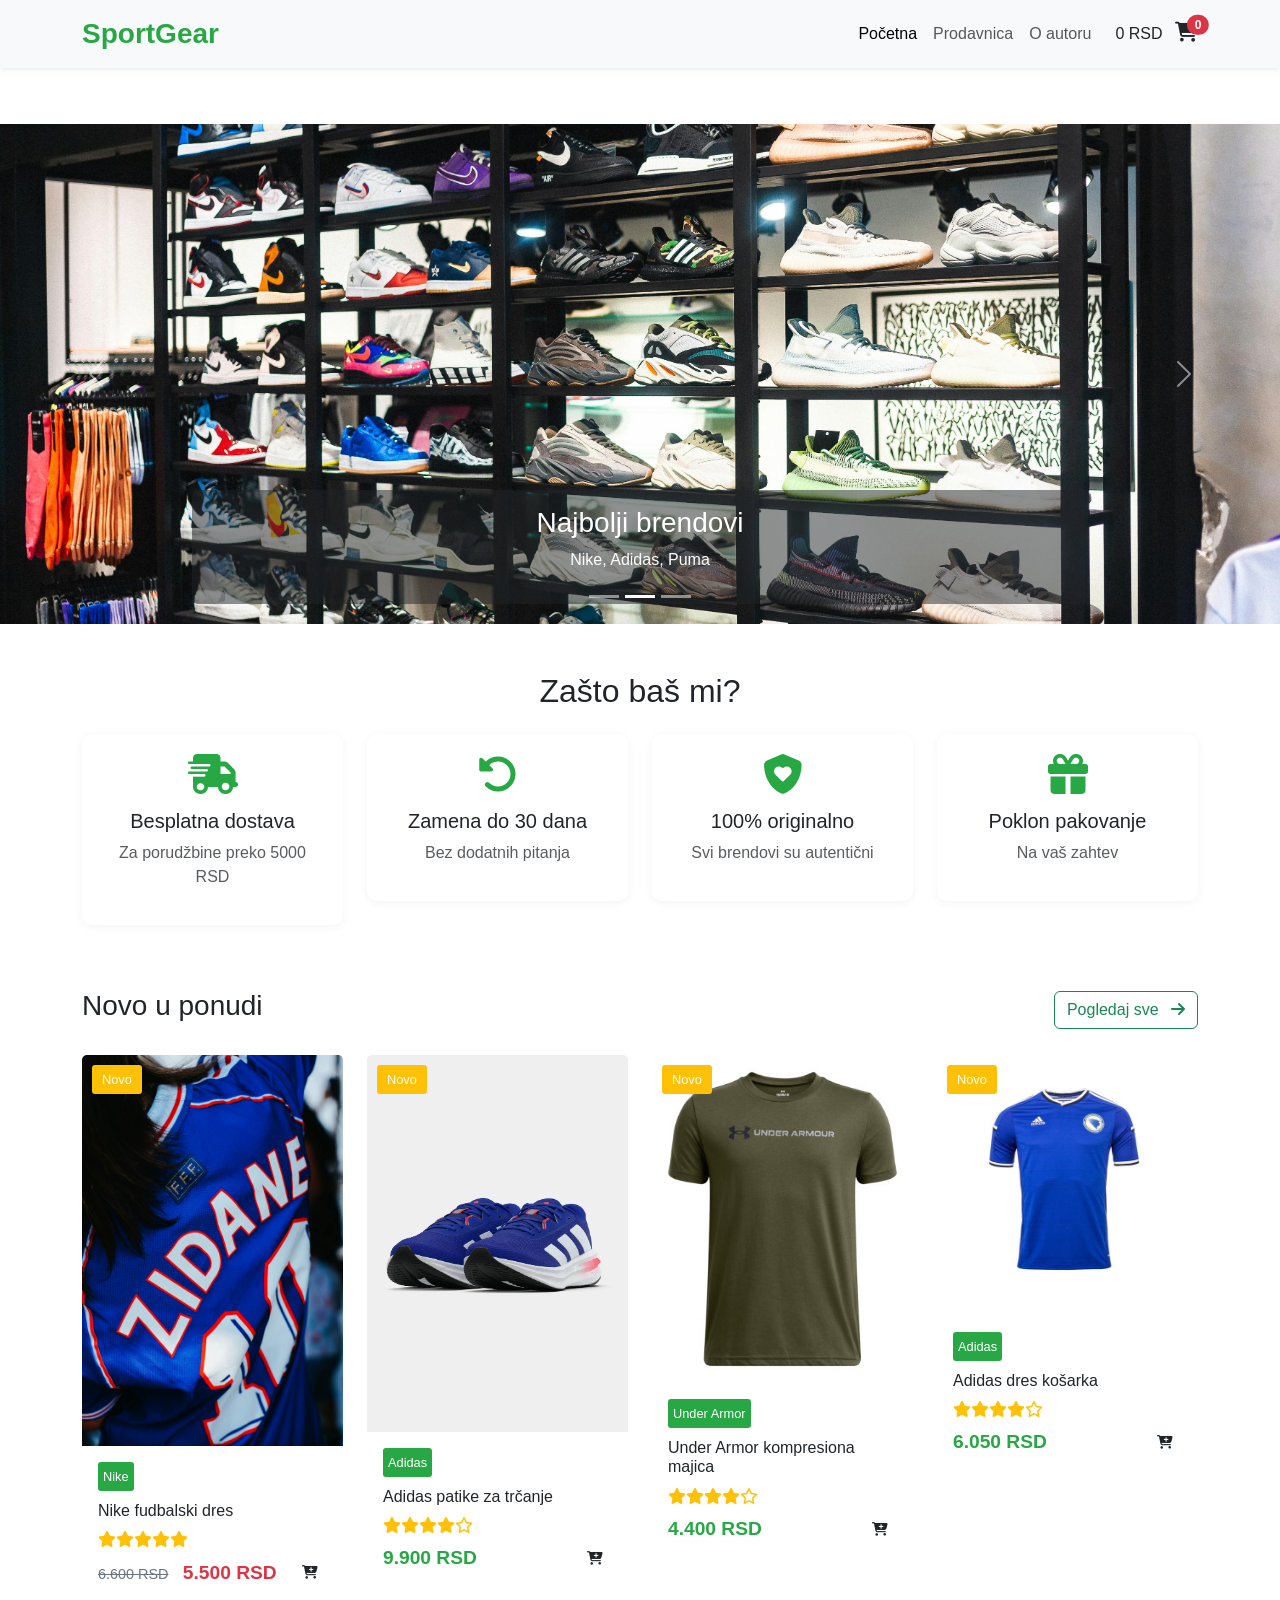
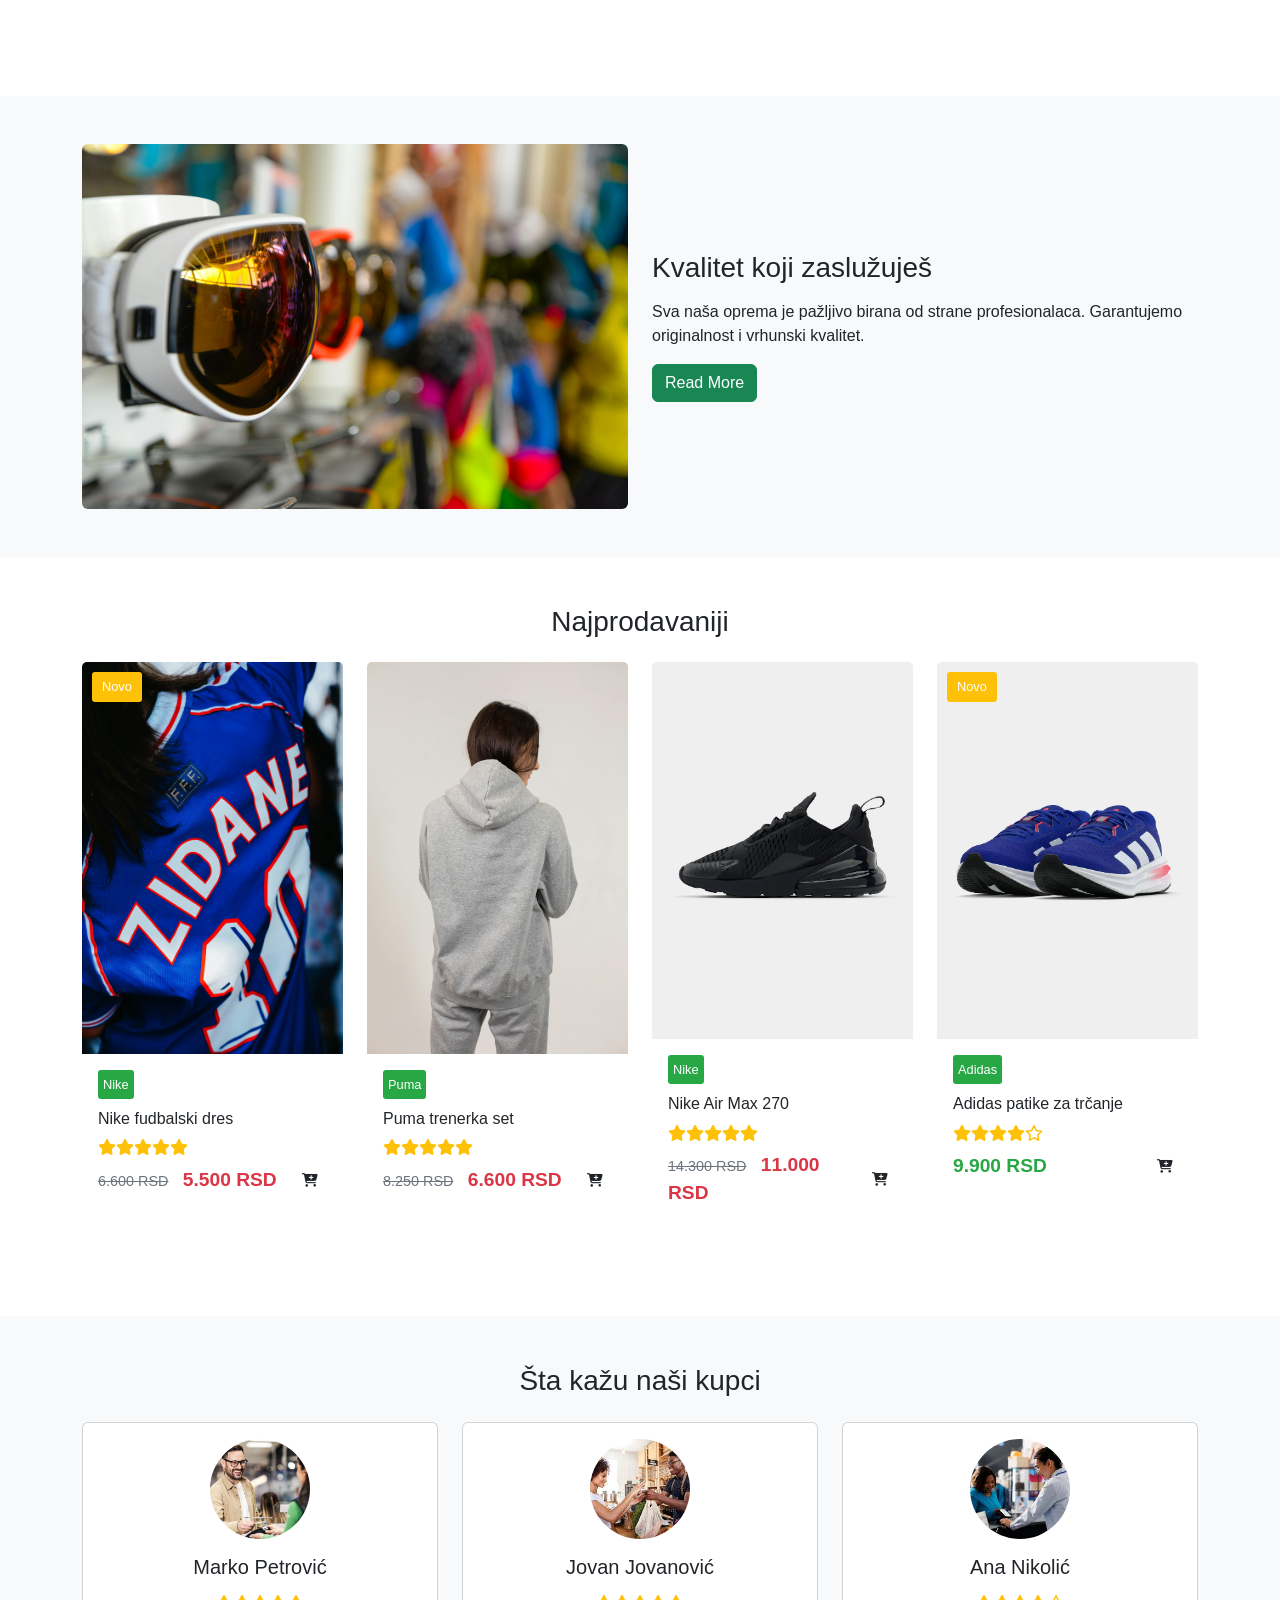
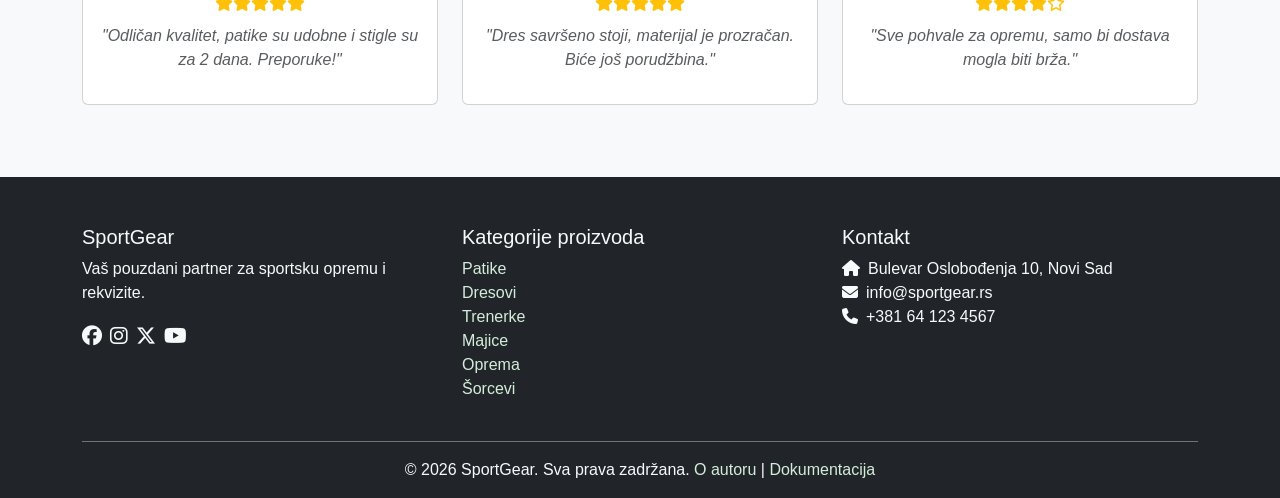
==== index.html @ 26119b34 "Add files via upload" ====
<!DOCTYPE html>
<html lang="sr">
<head>
    <meta charset="UTF-8">
    <meta name="viewport" content="width=device-width, initial-scale=1.0">
    
    <!-- SEO meta tagovi -->
    <meta name="description" content="SportGear - Najbolja sportska oprema i odeća za sve sportove. Patike, dresovi, trenerke i više.">
    <meta name="keywords" content="sportska oprema, patike, dresovi, trenerke, sport, Nike, Adidas">
    <meta name="author" content="Tvoje Ime">
    
    <title>SportGear - Sportska oprema</title>
    
    <!-- Font Awesome ikonice -->
    <link rel="stylesheet" href="https://cdnjs.cloudflare.com/ajax/libs/font-awesome/6.4.2/css/all.min.css">
    
    <!-- Bootstrap CSS -->
    <link href="https://cdn.jsdelivr.net/npm/bootstrap@5.3.2/dist/css/bootstrap.min.css" rel="stylesheet">
    
    <!-- Naš CSS -->
    <link rel="stylesheet" href="assets/css/style.css">
    <link rel="stylesheet" href="assets/css/responsive.css">
    
    <!-- Favicon -->
    <link rel="icon" type="image/png" href="assets/img/favicon.png">
</head>
<body>
    <header>
        <!-- Navigacija - dinamički će se ispisati iz JSON-a -->
        <nav class="navbar navbar-expand-lg bg-light shadow-sm fixed-top">
            <div class="container">
                <a class="navbar-brand fw-bold fs-3" href="index.html">SportGear</a>
                <button class="navbar-toggler" type="button" data-bs-toggle="collapse" data-bs-target="#navbarNav">
                    <span class="navbar-toggler-icon"></span>
                </button>
                <div class="collapse navbar-collapse" id="navbarNav">
                    <ul class="navbar-nav ms-auto" id="dynamicMenu">
                        <!-- Menu items će se ispisati iz navigation.json -->
                    </ul>
                </div>
                <div class="ms-3">
                    <a href="cart.html" class="text-dark text-decoration-none">
                        <span id="totalPrice" class="me-2">$0.00</span>
                        <span class="cart-icon position-relative">
                            <i class="fa-solid fa-cart-shopping fs-5"></i>
                            <span id="cartCount" class="position-absolute top-0 start-100 translate-middle badge rounded-pill bg-danger">0</span>
                        </span>
                    </a>
                </div>
            </div>
        </nav>
    </header>

    <main>
        <!-- Slajder -->
        <div id="heroCarousel" class="carousel slide mt-5" data-bs-ride="carousel">
            <div class="carousel-indicators">
                <button type="button" data-bs-target="#heroCarousel" data-bs-slide-to="0" class="active"></button>
                <button type="button" data-bs-target="#heroCarousel" data-bs-slide-to="1"></button>
                <button type="button" data-bs-target="#heroCarousel" data-bs-slide-to="2"></button>
            </div>
            <div class="carousel-inner" id="carouselInner">
                <!-- Slike će se dodati dinamički -->
            </div>
            <button class="carousel-control-prev" type="button" data-bs-target="#heroCarousel" data-bs-slide="prev">
                <span class="carousel-control-prev-icon"></span>
            </button>
            <button class="carousel-control-next" type="button" data-bs-target="#heroCarousel" data-bs-slide="next">
                <span class="carousel-control-next-icon"></span>
            </button>
        </div>

        <!-- Benefits/Pogodnosti sekcija -->
        <section class="container my-5">
            <h2 class="text-center mb-4">Zašto baš mi?</h2>
            <div class="row" id="benefitsContainer">
                <!-- Benefits se ispisuju iz JSON-a -->
            </div>
        </section>

        <!-- New Arrivals sekcija -->
        <section class="container my-5">
            <div class="d-flex justify-content-between align-items-center mb-4">
                <h3>Novo u ponudi</h3>
                <a href="shop.html" class="btn btn-outline-success">Pogledaj sve <i class="fa-solid fa-arrow-right ms-2"></i></a>
            </div>
            <div class="row" id="newArrivals">
                <!-- Prva 4 nova proizvoda -->
            </div>
        </section>

        <!-- Read More/Read Less sekcija -->
        <section class="bg-light py-5">
            <div class="container">
                <div class="row align-items-center">
                    <div class="col-md-6">
                        <img src="assets/img/sports-equipment.jpg" alt="Sportska oprema" class="img-fluid rounded">
                    </div>
                    <div class="col-md-6">
                        <h3 class="mb-3">Kvalitet koji zaslužuješ</h3>
                        <p>Sva naša oprema je pažljivo birana od strane profesionalaca. Garantujemo originalnost i vrhunski kvalitet.</p>
                        <p id="hiddenText" class="d-none">Svi proizvodi dolaze sa fabričkom garancijom. Mogućnost zamene u roku od 30 dana. Besplatna dostava za porudžbine preko 5000 RSD.</p>
                        <button id="readMoreBtn" class="btn btn-success">Read More</button>
                    </div>
                </div>
            </div>
        </section>

        <!-- Best Sellers sekcija -->
        <section class="container my-5">
            <h3 class="text-center mb-4">Najprodavaniji</h3>
            <div class="row" id="bestSellers">
                <!-- Najbolje ocenjeni proizvodi -->
            </div>
        </section>

        <!-- Customers sekcija -->
    <!-- Customers sekcija -->
    <section class="bg-light py-5">
        <div class="container">
            <h3 class="text-center mb-4">Šta kažu naši kupci</h3>
        <div class="row" id="customersContainer">
            <!-- Komentari kupaca iz JSON-a -->
        </div>
    </div>
</section>
    </main>

    <!-- Footer -->
    <footer class="bg-dark text-light pt-5">
        <div class="container" id="footerContent">
            <!-- Footer sadržaj iz JSON-a -->
        </div>
    </footer>

    <!-- jQuery i Bootstrap JS -->
    <script src="https://code.jquery.com/jquery-3.7.1.min.js"></script>
    <script src="https://cdn.jsdelivr.net/npm/bootstrap@5.3.2/dist/js/bootstrap.bundle.min.js"></script>
    
    <!-- Naš JS -->
    <script src="assets/js/main.js"></script>
</body>
</html>
---- assets/css/style.css ----
:root {
    --primary-green: #28a745;
    --dark-green: #1e7e34;
    --light-green: #d4edda;
    --superlight: #f8f9fa;
    --yellow: #ffc107;
    --grey: #6c757d;
}

* {
    margin: 0;
    padding: 0;
    box-sizing: border-box;
}

body {
    font-family: 'Segoe UI', Tahoma, Geneva, Verdana, sans-serif;
    padding-top: 76px;
}

/* Navigacija */
.navbar-brand {
    color: var(--primary-green) !important;
}

/* Kartica proizvoda */
.product-card {
    border: none;
    transition: transform 0.3s;
    margin-bottom: 20px;
}

.product-card:hover {
    transform: translateY(-5px);
    box-shadow: 0 5px 20px rgba(0,0,0,0.1);
}

.product-image {
    position: relative;
    overflow: hidden;
    cursor: pointer;
}

.product-image img {
    width: 100%;
    height: auto;
    transition: transform 0.3s;
}

.product-card:hover .product-image img {
    transform: scale(1.05);
}

/* Badge za "Novo" i "Popust" */
.badge-new {
    position: absolute;
    top: 10px;
    left: 10px;
    background-color: var(--yellow);
    color: white;
    padding: 5px 10px;
    border-radius: 3px;
    font-size: 0.8rem;
    z-index: 2;
}

.badge-discount {
    position: absolute;
    top: 10px;
    right: 10px;
    background-color: #dc3545;
    color: white;
    padding: 5px 10px;
    border-radius: 3px;
    font-size: 0.8rem;
    z-index: 2;
}

/* Organska/Cotton oznaka - prilagođeno za sport */
.badge-sport {
    background-color: var(--primary-green);
    color: white;
    padding: 5px;
    border-radius: 3px;
    font-size: 0.8rem;
    margin-bottom: 10px;
    display: inline-block;
}

/* Cene */
.old-price {
    text-decoration: line-through;
    color: var(--grey);
    margin-right: 10px;
    font-size: 0.9rem;
}

.new-price {
    color: #dc3545;
    font-weight: bold;
    font-size: 1.2rem;
}

.regular-price {
    font-weight: bold;
    font-size: 1.2rem;
    color: var(--primary-green);
}

/* Zvezdice */
.stars {
    color: var(--yellow);
    margin: 5px 0;
}

/* Dugmad */
.add-to-cart {
    background-color: var(--primary-green);
    color: white;
    border: none;
    width: 100%;
    padding: 8px;
    border-radius: 5px;
    transition: background-color 0.3s;
}

.add-to-cart:hover {
    background-color: var(--dark-green);
}

/* Benefit blokovi */
.benefit-item {
    text-align: center;
    padding: 20px;
    border-radius: 10px;
    background-color: white;
    box-shadow: 0 2px 10px rgba(0,0,0,0.05);
}

.benefit-item i {
    font-size: 2.5rem;
    color: var(--primary-green);
    margin-bottom: 15px;
}

/* Read More dugme */
.read-more {
    background-color: var(--primary-green);
    color: white;
    border: none;
    padding: 8px 20px;
    border-radius: 5px;
}

.read-more:hover {
    background-color: var(--dark-green);
}

/* Footer linkovi */
.footer-link {
    color: var(--light-green);
    text-decoration: none;
    transition: color 0.3s;
}

.footer-link:hover {
    color: white;
}

/* Korpa strana */
.cart-item-image {
    width: 80px;
    height: 80px;
    object-fit: cover;
    border-radius: 5px;
}

.delete-item {
    border: none;
    background: none;
    color: #dc3545;
    font-size: 1.2rem;
}

/* Toast */
.toast-success {
    position: fixed;
    bottom: 20px;
    left: 20px;
    background-color: var(--primary-green);
    color: white;
    padding: 15px 25px;
    border-radius: 5px;
    display: none;
    z-index: 9999;
}
---- assets/css/responsive.css ----
/* Telefoni */
@media (max-width: 576px) {
    h1 {
        font-size: 1.8rem;
    }
    
    h2 {
        font-size: 1.5rem;
    }
    
    .product-card {
        margin-bottom: 15px;
    }
    
    .benefit-item {
        margin-bottom: 15px;
    }
}

/* Tableti */
@media (min-width: 577px) and (max-width: 768px) {
    .product-card {
        margin-bottom: 20px;
    }
}

/* Desktop */
@media (min-width: 992px) {
    .product-card {
        height: 100%;
    }
}
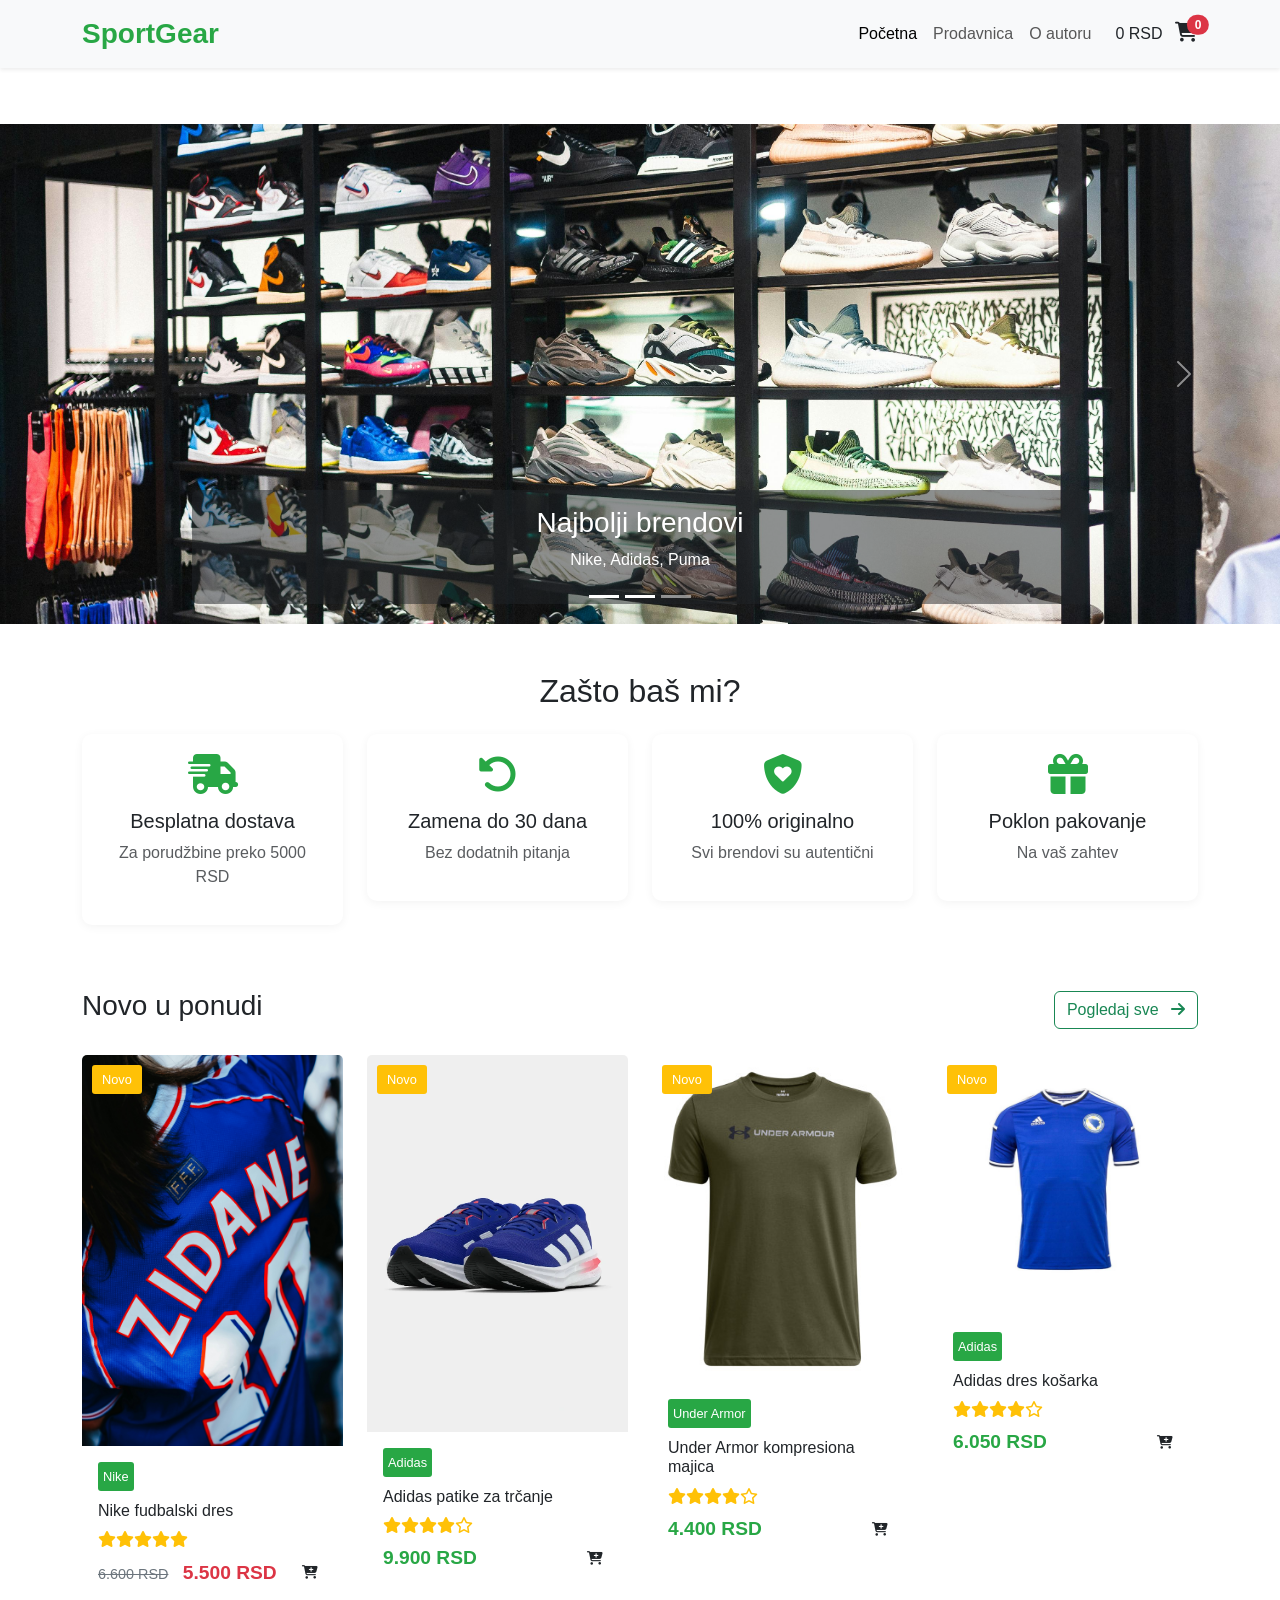
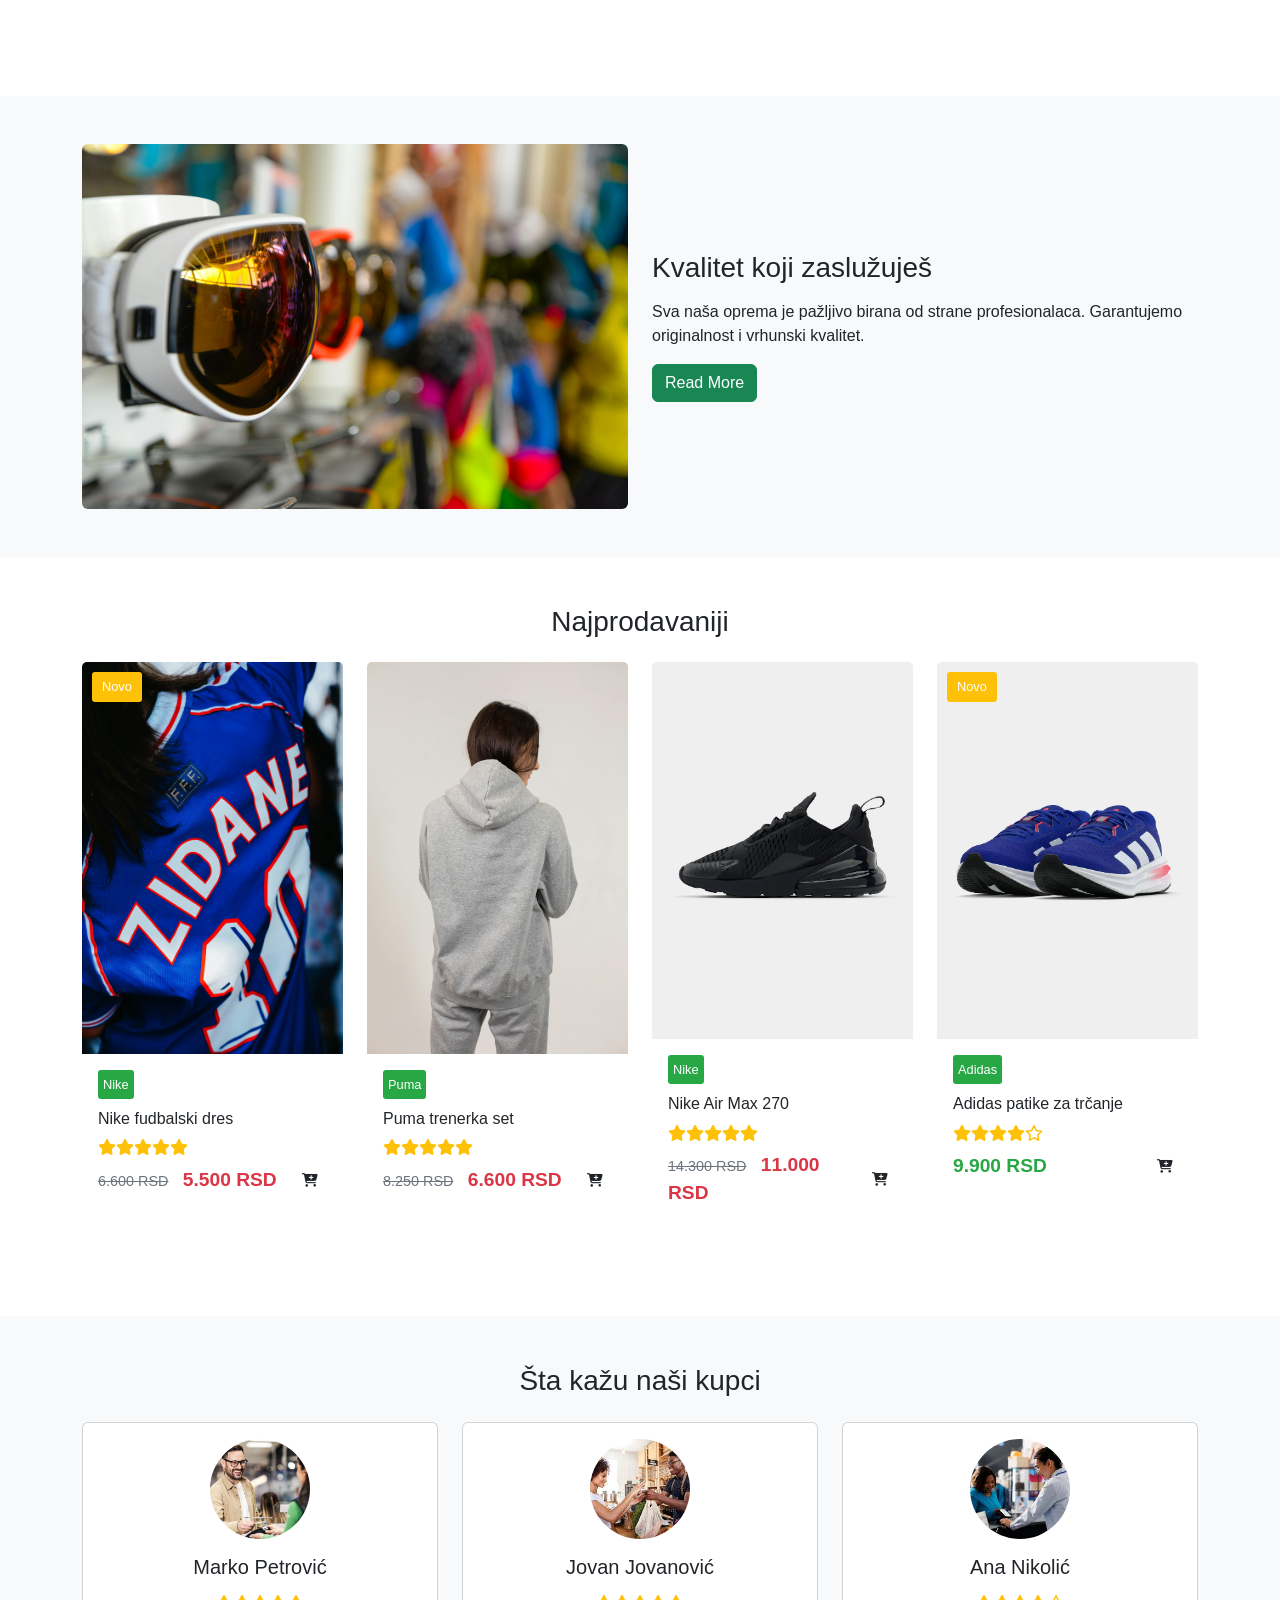
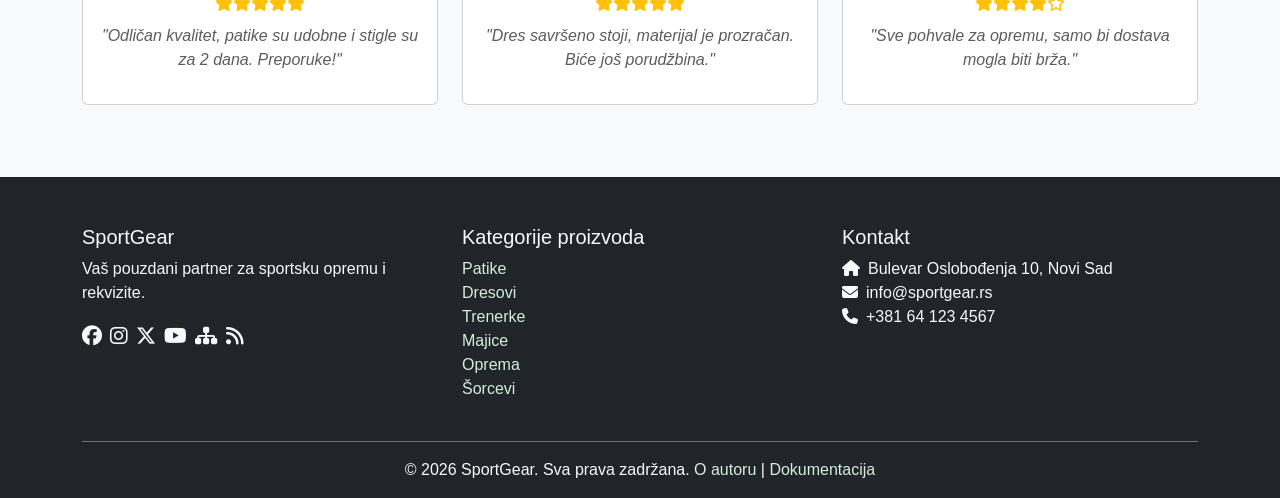
==== commit e26a7637: "Update index.html" ====
--- a/index.html
+++ b/index.html
@@ -3,6 +3,7 @@
 <head>
     <meta charset="UTF-8">
     <meta name="viewport" content="width=device-width, initial-scale=1.0">
+     <link rel="icon" type="image/x-icon" href="assets/img/logo.ico"/>
     
     <!-- SEO meta tagovi -->
     <meta name="description" content="SportGear - Najbolja sportska oprema i odeća za sve sportove. Patike, dresovi, trenerke i više.">
@@ -140,4 +141,4 @@
     <!-- Naš JS -->
     <script src="assets/js/main.js"></script>
 </body>
-</html>+</html>
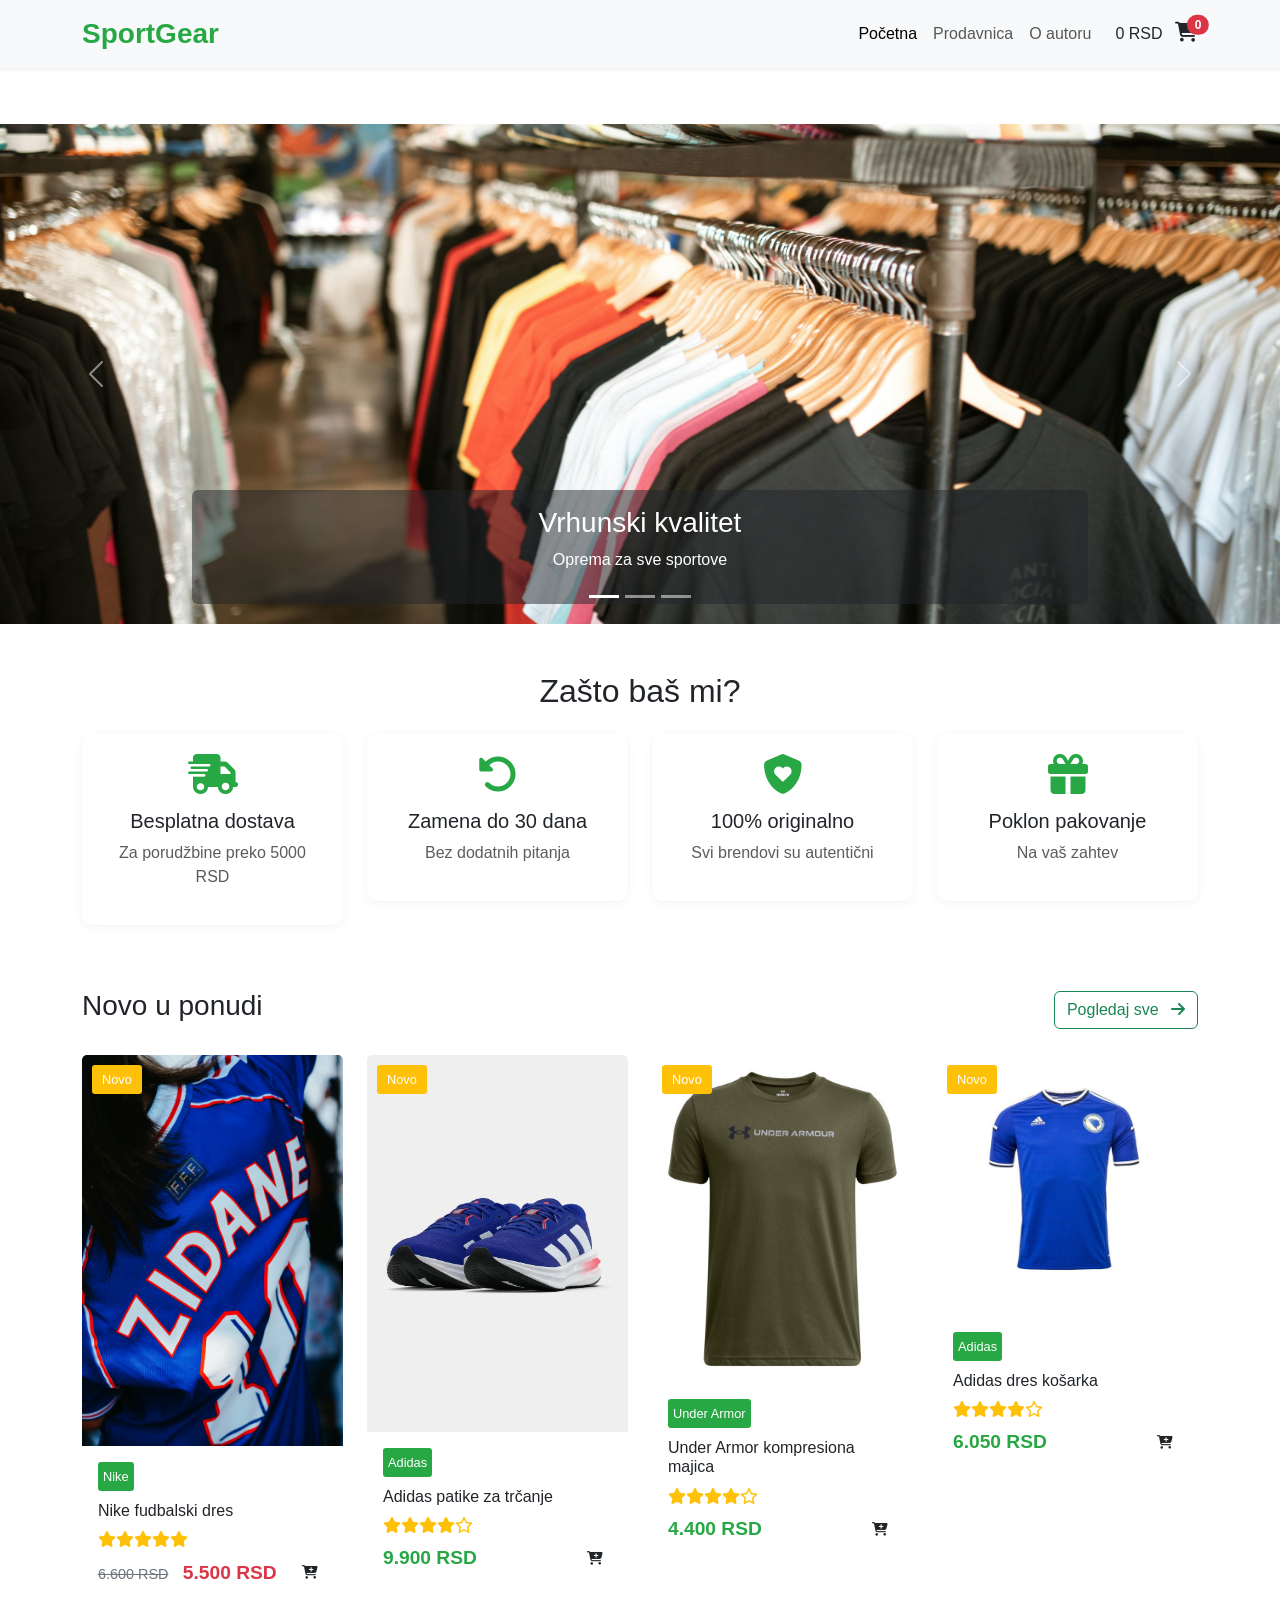
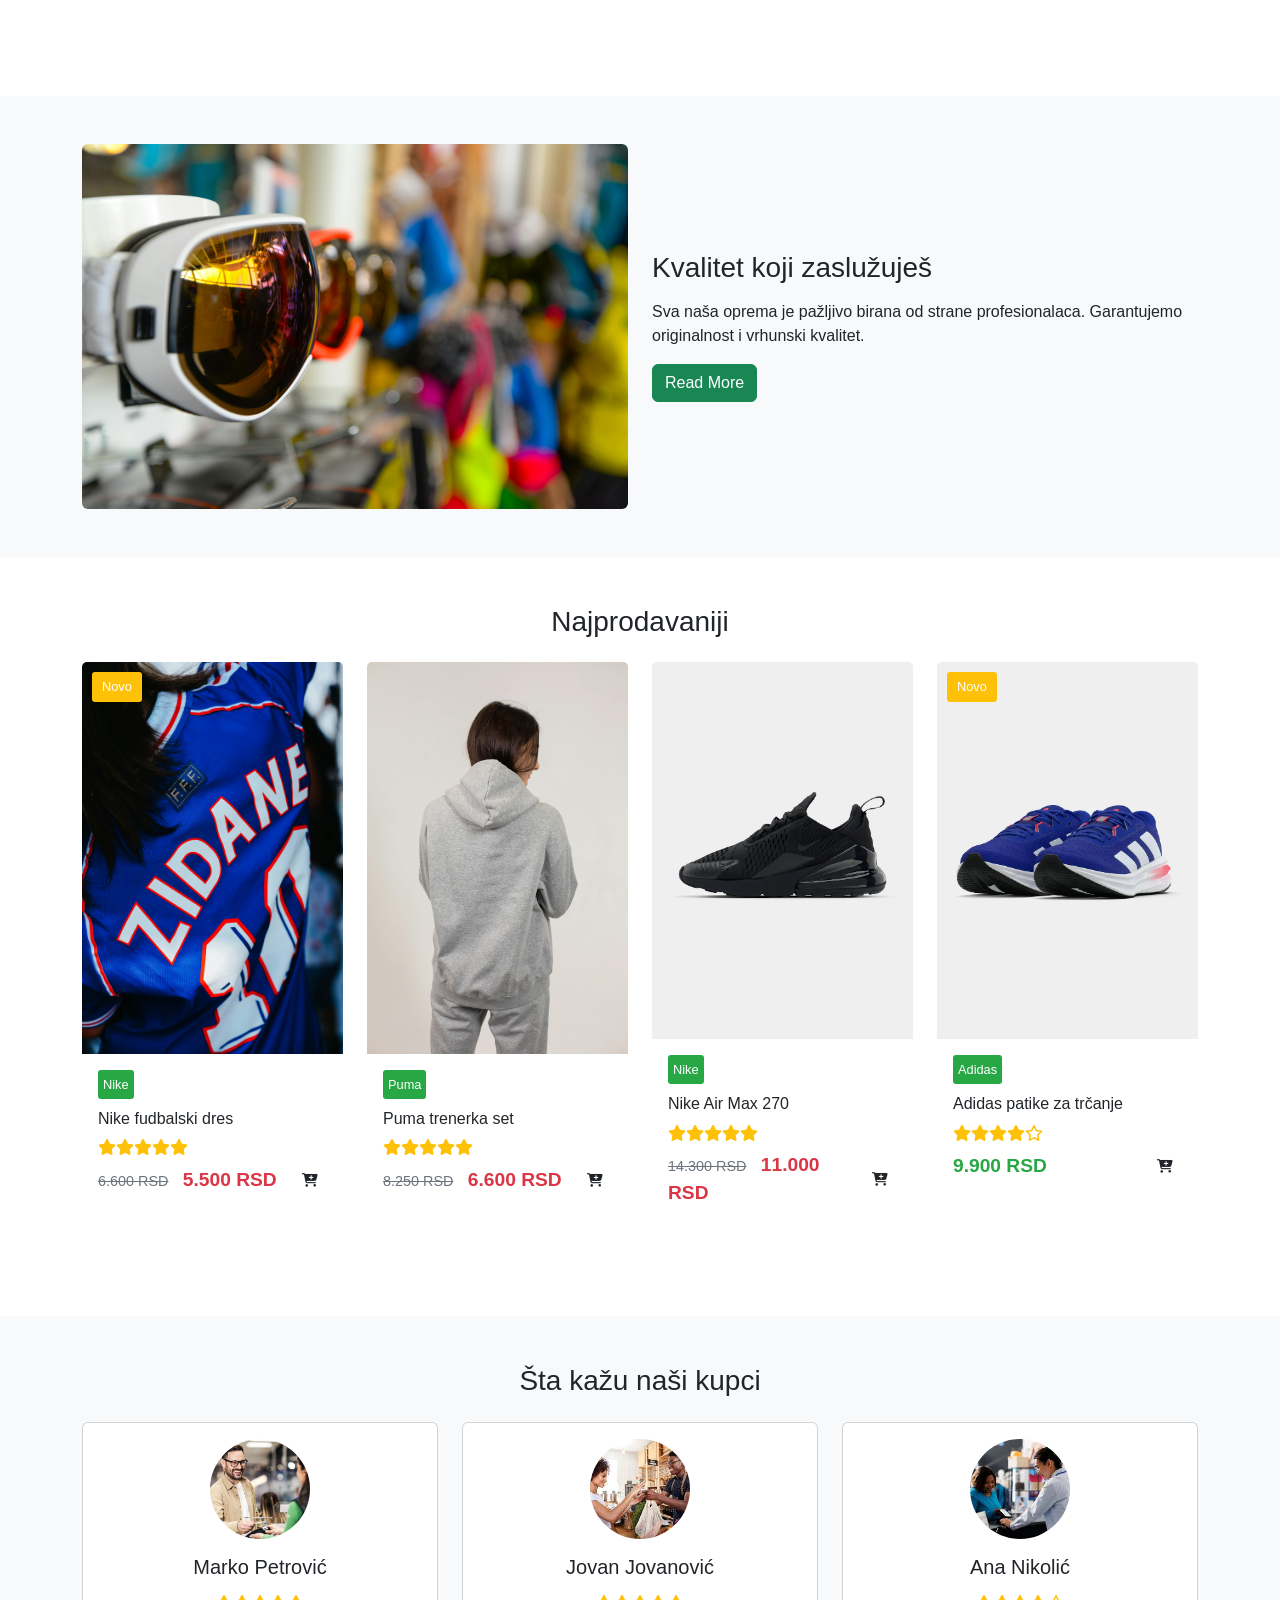
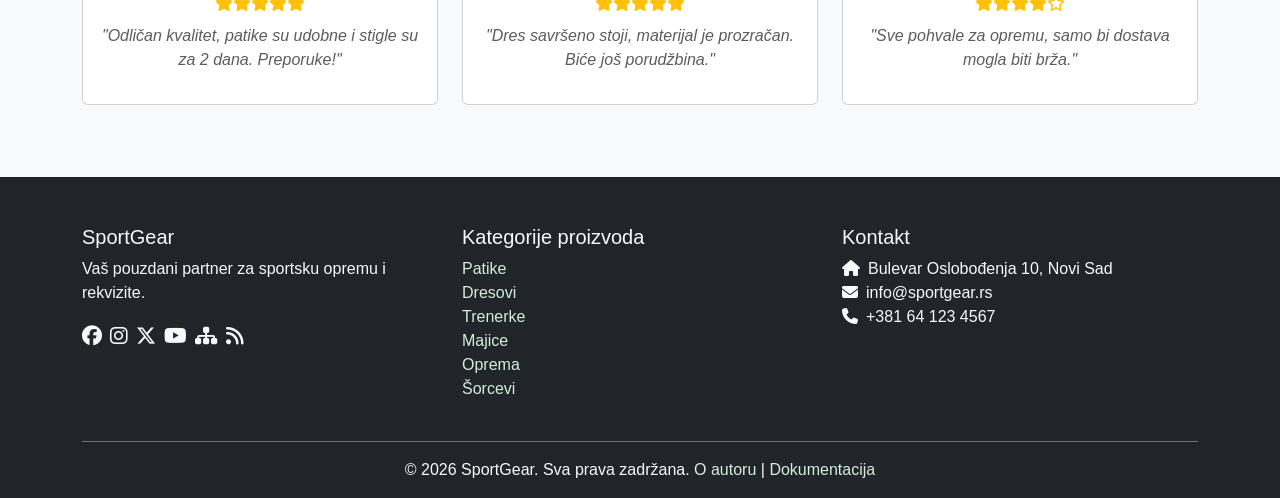
==== commit c9b6ca59: "Update index.html" ====
--- a/index.html
+++ b/index.html
@@ -8,26 +8,20 @@
     <!-- SEO meta tagovi -->
     <meta name="description" content="SportGear - Najbolja sportska oprema i odeća za sve sportove. Patike, dresovi, trenerke i više.">
     <meta name="keywords" content="sportska oprema, patike, dresovi, trenerke, sport, Nike, Adidas">
-    <meta name="author" content="Tvoje Ime">
+    <meta name="author" content="Sreten Golubovic">
     
     <title>SportGear - Sportska oprema</title>
     
-    <!-- Font Awesome ikonice -->
+ 
     <link rel="stylesheet" href="https://cdnjs.cloudflare.com/ajax/libs/font-awesome/6.4.2/css/all.min.css">
-    
-    <!-- Bootstrap CSS -->
     <link href="https://cdn.jsdelivr.net/npm/bootstrap@5.3.2/dist/css/bootstrap.min.css" rel="stylesheet">
-    
-    <!-- Naš CSS -->
     <link rel="stylesheet" href="assets/css/style.css">
     <link rel="stylesheet" href="assets/css/responsive.css">
-    
-    <!-- Favicon -->
     <link rel="icon" type="image/png" href="assets/img/favicon.png">
 </head>
 <body>
     <header>
-        <!-- Navigacija - dinamički će se ispisati iz JSON-a -->
+        <!-- Navigacija se dinamički će se ispiše iz JSON-a -->
         <nav class="navbar navbar-expand-lg bg-light shadow-sm fixed-top">
             <div class="container">
                 <a class="navbar-brand fw-bold fs-3" href="index.html">SportGear</a>
@@ -36,7 +30,7 @@
                 </button>
                 <div class="collapse navbar-collapse" id="navbarNav">
                     <ul class="navbar-nav ms-auto" id="dynamicMenu">
-                        <!-- Menu items će se ispisati iz navigation.json -->
+                        <!-- Meni podaci se ispisuju iz navigation.json -->
                     </ul>
                 </div>
                 <div class="ms-3">
@@ -53,7 +47,6 @@
     </header>
 
     <main>
-        <!-- Slajder -->
         <div id="heroCarousel" class="carousel slide mt-5" data-bs-ride="carousel">
             <div class="carousel-indicators">
                 <button type="button" data-bs-target="#heroCarousel" data-bs-slide-to="0" class="active"></button>
@@ -61,7 +54,7 @@
                 <button type="button" data-bs-target="#heroCarousel" data-bs-slide-to="2"></button>
             </div>
             <div class="carousel-inner" id="carouselInner">
-                <!-- Slike će se dodati dinamički -->
+                <!-- Slike dodajem dinamički -->
             </div>
             <button class="carousel-control-prev" type="button" data-bs-target="#heroCarousel" data-bs-slide="prev">
                 <span class="carousel-control-prev-icon"></span>
@@ -70,27 +63,21 @@
                 <span class="carousel-control-next-icon"></span>
             </button>
         </div>
-
-        <!-- Benefits/Pogodnosti sekcija -->
         <section class="container my-5">
             <h2 class="text-center mb-4">Zašto baš mi?</h2>
             <div class="row" id="benefitsContainer">
-                <!-- Benefits se ispisuju iz JSON-a -->
+                <!-- Benefits ispisujem iz JSON-a -->
             </div>
         </section>
-
-        <!-- New Arrivals sekcija -->
         <section class="container my-5">
             <div class="d-flex justify-content-between align-items-center mb-4">
                 <h3>Novo u ponudi</h3>
                 <a href="shop.html" class="btn btn-outline-success">Pogledaj sve <i class="fa-solid fa-arrow-right ms-2"></i></a>
             </div>
             <div class="row" id="newArrivals">
-                <!-- Prva 4 nova proizvoda -->
+        
             </div>
         </section>
-
-        <!-- Read More/Read Less sekcija -->
         <section class="bg-light py-5">
             <div class="container">
                 <div class="row align-items-center">
@@ -107,38 +94,30 @@
             </div>
         </section>
 
-        <!-- Best Sellers sekcija -->
         <section class="container my-5">
             <h3 class="text-center mb-4">Najprodavaniji</h3>
             <div class="row" id="bestSellers">
-                <!-- Najbolje ocenjeni proizvodi -->
+               
             </div>
         </section>
 
-        <!-- Customers sekcija -->
-    <!-- Customers sekcija -->
     <section class="bg-light py-5">
         <div class="container">
             <h3 class="text-center mb-4">Šta kažu naši kupci</h3>
         <div class="row" id="customersContainer">
-            <!-- Komentari kupaca iz JSON-a -->
+            <!-- Komentare ispusujem iz JSON-a -->
         </div>
     </div>
 </section>
     </main>
-
-    <!-- Footer -->
     <footer class="bg-dark text-light pt-5">
         <div class="container" id="footerContent">
             <!-- Footer sadržaj iz JSON-a -->
         </div>
     </footer>
 
-    <!-- jQuery i Bootstrap JS -->
     <script src="https://code.jquery.com/jquery-3.7.1.min.js"></script>
     <script src="https://cdn.jsdelivr.net/npm/bootstrap@5.3.2/dist/js/bootstrap.bundle.min.js"></script>
-    
-    <!-- Naš JS -->
     <script src="assets/js/main.js"></script>
 </body>
 </html>
